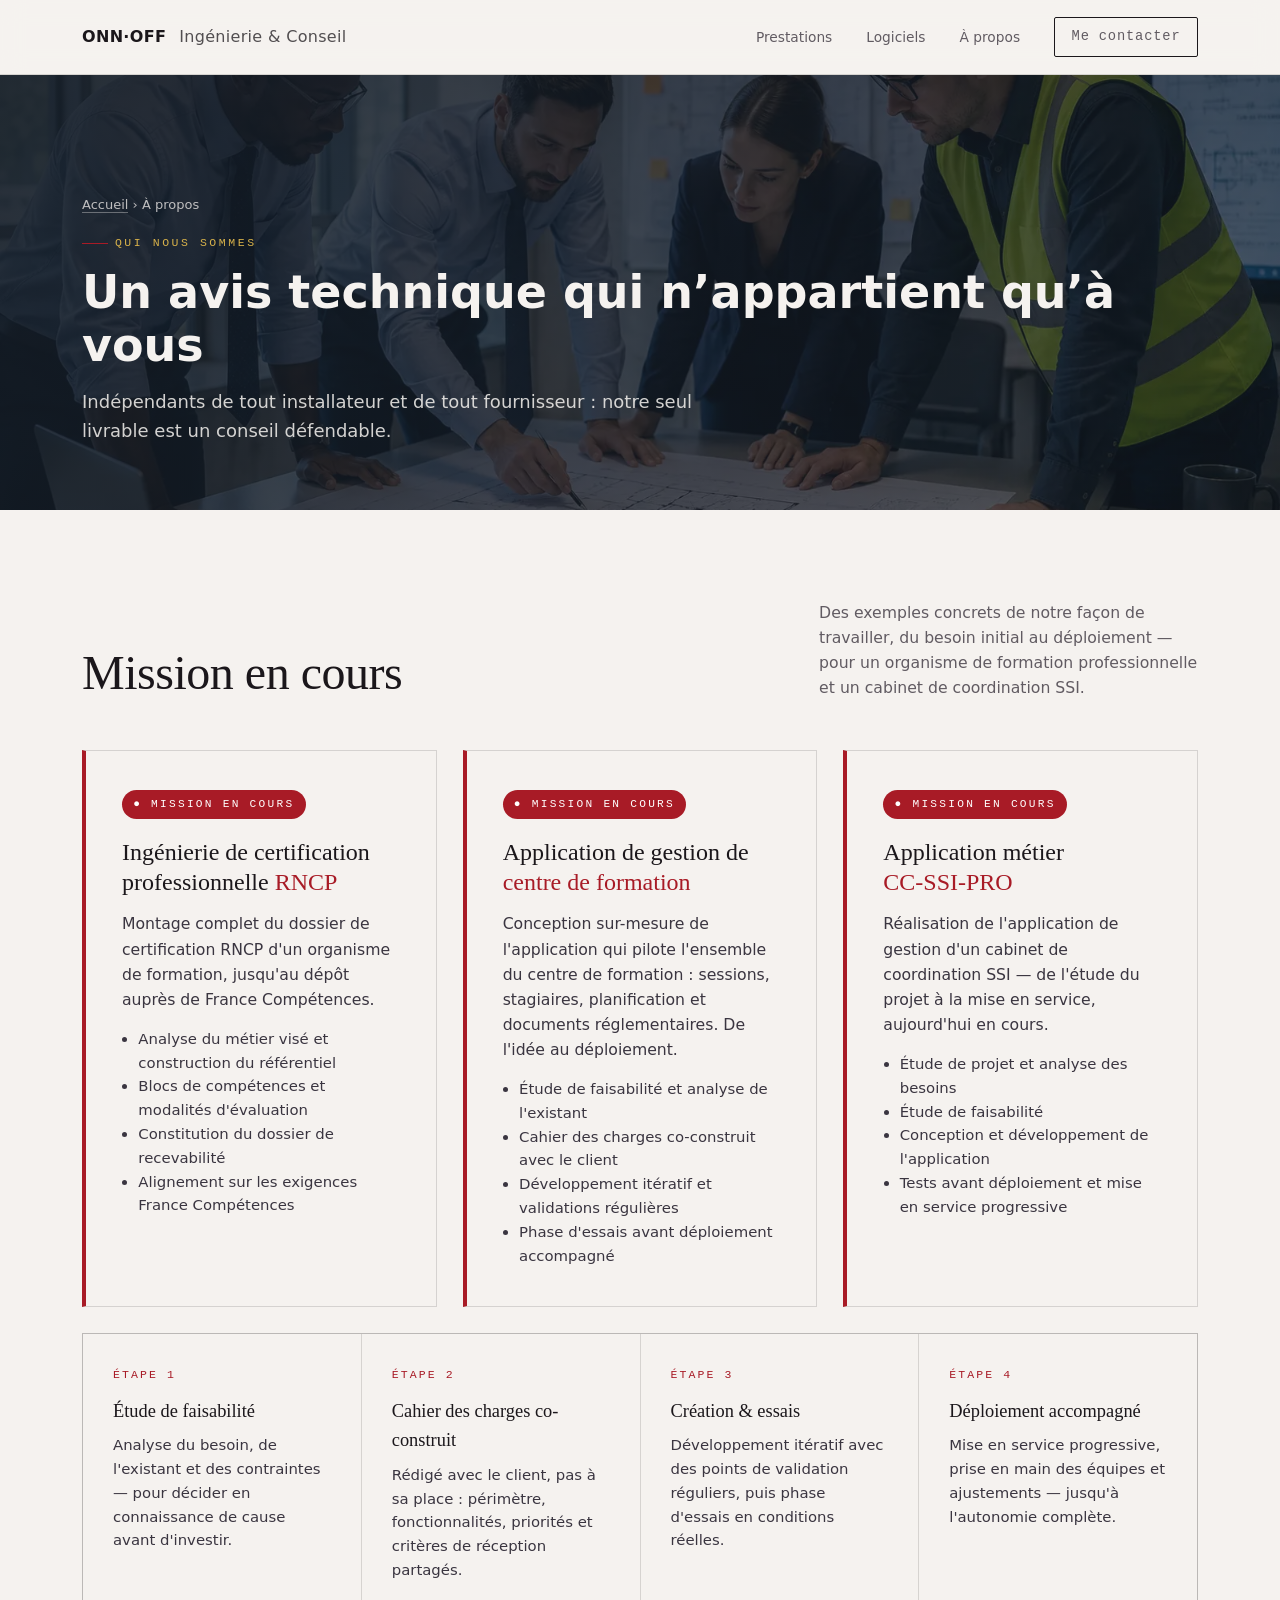
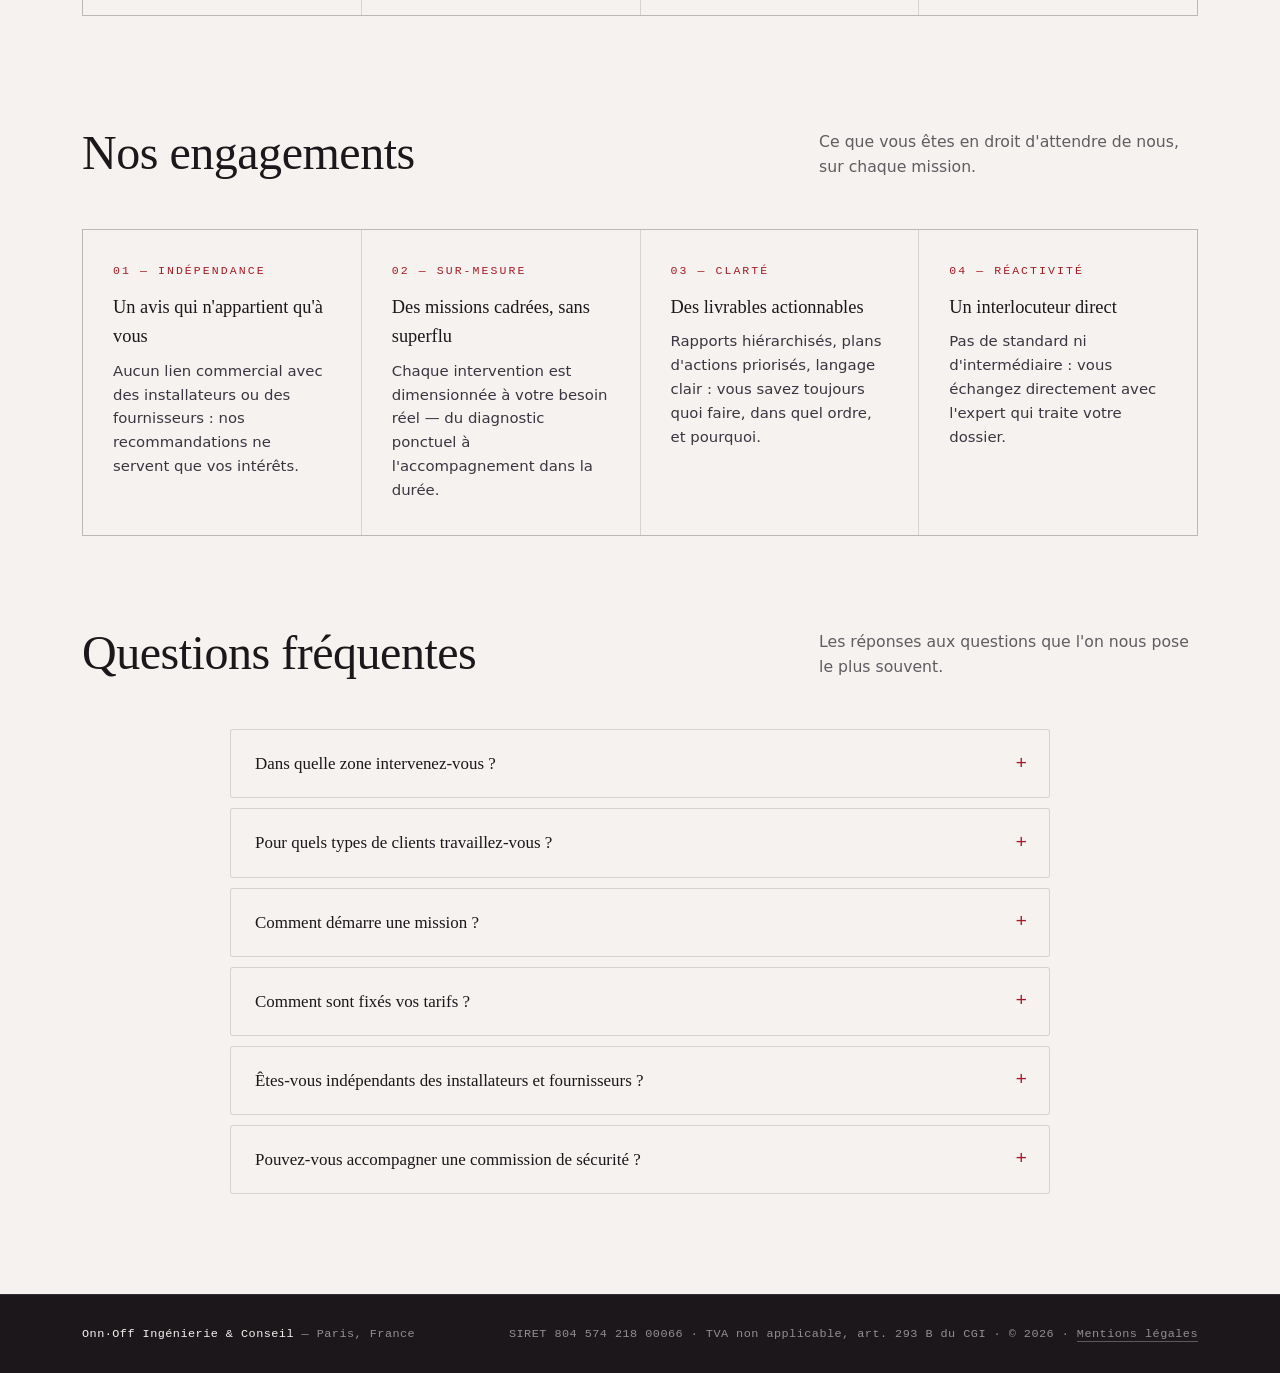
==== a-propos.html @ ef7db72e "Le site n'est plus une une-page : quatre vraies pages, un menu, un sitemap Avant : 174 Ko sur une se" ====
<!DOCTYPE html>
<html lang="fr"><head>
<meta charset="UTF-8">
<meta name="viewport" content="width=device-width, initial-scale=1.0">
<title>À propos — Onn-Off Ingénierie & Conseil</title>
<meta name="description" content="Un bureau d’ingénierie indépendant : la mission en cours, nos engagements, et les réponses aux questions les plus fréquentes.">
<meta name="robots" content="index, follow">
<link rel="canonical" href="https://xn--onn-offingnierie-kqb.fr/a-propos">
<meta property="og:type" content="website">
<meta property="og:title" content="À propos — Onn-Off Ingénierie & Conseil">
<meta property="og:description" content="Un bureau d’ingénierie indépendant : la mission en cours, nos engagements, et les réponses aux questions les plus fréquentes.">
<meta property="og:url" content="https://xn--onn-offingnierie-kqb.fr/a-propos">
<link rel="stylesheet" href="assets/style.css">
<style>
/* entête de page : léger, sans le carrousel de l'accueil */
.page-hero{position:relative;padding:120px 0 64px;background:#1E2A38 url('img/bg-equipe.webp') center/cover no-repeat}
.page-hero::before{content:"";position:absolute;inset:0;background:linear-gradient(120deg,rgba(20,28,38,.92),rgba(20,28,38,.62))}
.page-hero .wrap{position:relative}
.page-hero h1{color:#F5F2EF;font-size:clamp(30px,4.6vw,46px);margin:14px 0 0;line-height:1.15}
.page-hero .lede{color:rgba(245,242,239,.85);max-width:640px;margin:16px 0 0;font-size:18px}
.crumb{position:relative;font-size:13px;color:rgba(245,242,239,.75)}
.crumb a{color:inherit;text-decoration:none;border-bottom:1px solid rgba(245,242,239,.35)}
main > section{scroll-margin-top:80px}
</style>
<script type="application/ld+json">{"@context":"https://schema.org","@type":"BreadcrumbList","itemListElement":[{"@type":"ListItem","position":1,"name":"Accueil","item":"https://xn--onn-offingnierie-kqb.fr/"},{"@type":"ListItem","position":2,"name":"À propos","item":"https://xn--onn-offingnierie-kqb.fr/a-propos"}]}</script>
</head>
<body>
<nav>
  <div class="wrap">
    <a href="/" class="brand" style="font-weight:800;letter-spacing:.02em;text-decoration:none">ONN·OFF <span style="font-weight:400;opacity:.75">Ingénierie &amp; Conseil</span></a>
    <div class="nav-right"><div class="nav-links">
      <a href="/prestations">Prestations</a>
      <a href="/logiciels">Logiciels</a>
      <a href="/a-propos">À propos</a>
      <a href="/#contact" class="nav-cta">Me contacter</a>
    </div><div class="burger" onclick="var n=document.querySelector('.nav-links');n.style.display=(getComputedStyle(n).display==='none'?'flex':'none')"><span></span><span></span><span></span></div></div>
  </div>
</nav>
<header class="page-hero">
  <div class="wrap">
    <div class="crumb"><a href="/">Accueil</a> › À propos</div>
    <p class="eyebrow" style="color:#D8B24A;margin:18px 0 0">Qui nous sommes</p>
    <h1>Un avis technique qui n’appartient qu’à vous</h1>
    <p class="lede">Indépendants de tout installateur et de tout fournisseur : notre seul livrable est un conseil défendable.</p>
  </div>
</header>
<main>
<section class="mission" id="mission" style="padding:90px 0 20px">
  <div class="wrap">
    <div class="sec-head reveal">
      <h2>Mission en cours</h2>
      <p>Des exemples concrets de notre façon de travailler, du besoin initial au déploiement — pour un organisme de formation professionnelle et un cabinet de coordination SSI.</p>
    </div>
    <div style="display:grid;grid-template-columns:repeat(auto-fit,minmax(320px,1fr));gap:26px;margin-top:44px" class="reveal">
      <div style="background:var(--paper);border:1px solid var(--line);border-left:4px solid var(--red);padding:38px 36px">
        <div style="font-family:var(--mono);font-size:.7rem;letter-spacing:.2em;text-transform:uppercase;color:#fff;background:var(--red);display:inline-block;padding:.5em 1em;border-radius:30px;margin-bottom:18px">● Mission en cours</div>
        <h3 style="font-family:var(--serif);font-weight:500;font-size:1.5rem;line-height:1.25;margin-bottom:14px">Ingénierie de certification<br>professionnelle <span style="color:var(--red)">RNCP</span></h3>
        <p style="color:#3a3540;font-size:.98rem;margin-bottom:16px">Montage complet du dossier de certification RNCP d'un organisme de formation, jusqu'au dépôt auprès de France Compétences.</p>
        <ul style="padding-left:1.1em;color:#3a3540;font-size:.93rem;line-height:1.6">
          <li>Analyse du métier visé et construction du référentiel</li>
          <li>Blocs de compétences et modalités d'évaluation</li>
          <li>Constitution du dossier de recevabilité</li>
          <li>Alignement sur les exigences France Compétences</li>
        </ul>
      </div>
      <div style="background:var(--paper);border:1px solid var(--line);border-left:4px solid var(--red);padding:38px 36px">
        <div style="font-family:var(--mono);font-size:.7rem;letter-spacing:.2em;text-transform:uppercase;color:#fff;background:var(--red);display:inline-block;padding:.5em 1em;border-radius:30px;margin-bottom:18px">● Mission en cours</div>
        <h3 style="font-family:var(--serif);font-weight:500;font-size:1.5rem;line-height:1.25;margin-bottom:14px">Application de gestion de<br><span style="color:var(--red)">centre de formation</span></h3>
        <p style="color:#3a3540;font-size:.98rem;margin-bottom:16px">Conception sur-mesure de l'application qui pilote l'ensemble du centre de formation : sessions, stagiaires, planification et documents réglementaires. De l'idée au déploiement.</p>
        <ul style="padding-left:1.1em;color:#3a3540;font-size:.93rem;line-height:1.6">
          <li>Étude de faisabilité et analyse de l'existant</li>
          <li>Cahier des charges co-construit avec le client</li>
          <li>Développement itératif et validations régulières</li>
          <li>Phase d'essais avant déploiement accompagné</li>
        </ul>
      </div>
      <div style="background:var(--paper);border:1px solid var(--line);border-left:4px solid var(--red);padding:38px 36px">
        <div style="font-family:var(--mono);font-size:.7rem;letter-spacing:.2em;text-transform:uppercase;color:#fff;background:var(--red);display:inline-block;padding:.5em 1em;border-radius:30px;margin-bottom:18px">● Mission en cours</div>
        <h3 style="font-family:var(--serif);font-weight:500;font-size:1.5rem;line-height:1.25;margin-bottom:14px">Application métier<br><span style="color:var(--red)">CC-SSI-PRO</span></h3>
        <p style="color:#3a3540;font-size:.98rem;margin-bottom:16px">Réalisation de l'application de gestion d'un cabinet de coordination SSI — de l'étude du projet à la mise en service, aujourd'hui en cours.</p>
        <ul style="padding-left:1.1em;color:#3a3540;font-size:.93rem;line-height:1.6">
          <li>Étude de projet et analyse des besoins</li>
          <li>Étude de faisabilité</li>
          <li>Conception et développement de l'application</li>
          <li>Tests avant déploiement et mise en service progressive</li>
        </ul>
      </div>
    </div>
    <div class="eng-grid reveal" style="margin-top:26px">
      <div class="eng"><div class="k">Étape 1</div><h3>Étude de faisabilité</h3><p>Analyse du besoin, de l'existant et des contraintes — pour décider en connaissance de cause avant d'investir.</p></div>
      <div class="eng"><div class="k">Étape 2</div><h3>Cahier des charges co-construit</h3><p>Rédigé avec le client, pas à sa place : périmètre, fonctionnalités, priorités et critères de réception partagés.</p></div>
      <div class="eng"><div class="k">Étape 3</div><h3>Création &amp; essais</h3><p>Développement itératif avec des points de validation réguliers, puis phase d'essais en conditions réelles.</p></div>
      <div class="eng"><div class="k">Étape 4</div><h3>Déploiement accompagné</h3><p>Mise en service progressive, prise en main des équipes et ajustements — jusqu'à l'autonomie complète.</p></div>
    </div>
  </div>
</section>

<section class="engagements" id="engagements" style="padding:90px 0 30px">
  <div class="wrap">
    <div class="sec-head reveal">
      <h2>Nos engagements</h2>
      <p>Ce que vous êtes en droit d'attendre de nous, sur chaque mission.</p>
    </div>
    <div class="eng-grid reveal">
      <div class="eng"><div class="k">01 — Indépendance</div><h3>Un avis qui n'appartient qu'à vous</h3><p>Aucun lien commercial avec des installateurs ou des fournisseurs : nos recommandations ne servent que vos intérêts.</p></div>
      <div class="eng"><div class="k">02 — Sur-mesure</div><h3>Des missions cadrées, sans superflu</h3><p>Chaque intervention est dimensionnée à votre besoin réel — du diagnostic ponctuel à l'accompagnement dans la durée.</p></div>
      <div class="eng"><div class="k">03 — Clarté</div><h3>Des livrables actionnables</h3><p>Rapports hiérarchisés, plans d'actions priorisés, langage clair : vous savez toujours quoi faire, dans quel ordre, et pourquoi.</p></div>
      <div class="eng"><div class="k">04 — Réactivité</div><h3>Un interlocuteur direct</h3><p>Pas de standard ni d'intermédiaire : vous échangez directement avec l'expert qui traite votre dossier.</p></div>
    </div>
  </div>
</section>

<section class="faq-section" id="faq" style="padding:60px 0 90px">
  <div class="wrap">
    <div class="sec-head reveal">
      <h2>Questions fréquentes</h2>
      <p>Les réponses aux questions que l'on nous pose le plus souvent.</p>
    </div>
    <div class="faq reveal">
      <details><summary>Dans quelle zone intervenez-vous&nbsp;?</summary><div class="a">Nous sommes basés à Paris et intervenons partout en France. Pour les missions d'audit, d'expertise ou d'accompagnement documentaire, nous intervenons également à distance sur toute la France.</div></details>
      <details><summary>Pour quels types de clients travaillez-vous&nbsp;?</summary><div class="a">Exploitants d'ERP et d'IGH, collectivités, entreprises industrielles et tertiaires, maîtres d'ouvrage publics ou privés — de l'établissement indépendant au site multi-bâtiments.</div></details>
      <details><summary>Comment démarre une mission&nbsp;?</summary><div class="a">Un premier échange gratuit et sans engagement pour comprendre votre besoin. Nous vous adressons ensuite une proposition écrite : périmètre, livrables, délais et budget. La mission ne démarre qu'une fois ce cadre validé ensemble.</div></details>
      <details><summary>Comment sont fixés vos tarifs&nbsp;?</summary><div class="a">Chaque mission fait l'objet d'un devis sur-mesure, au forfait ou à la journée selon la nature du besoin. Vous connaissez le budget exact avant de vous engager — sans surprise en cours de mission.</div></details>
      <details><summary>Êtes-vous indépendants des installateurs et fournisseurs&nbsp;?</summary><div class="a">Oui, totalement. Nous ne vendons ni matériel ni installation : notre seule valeur ajoutée est le conseil. Nos préconisations sont donc guidées uniquement par votre intérêt, la réglementation et l'état de l'art.</div></details>
      <details><summary>Pouvez-vous accompagner une commission de sécurité&nbsp;?</summary><div class="a">Oui : préparation du dossier, mise à jour du registre de sécurité, visite préparatoire « à blanc », assistance le jour de la commission et accompagnement jusqu'à la levée des éventuelles prescriptions.</div></details>
    </div>
  </div>
</section>
</main>
<footer>
  <div class="wrap">
    <div><b>Onn·Off Ingénierie &amp; Conseil</b> — Paris, France</div>
    <div>SIRET 804 574 218 00066 · TVA non applicable, art. 293 B du CGI · © 2026 · <a href="/mentions-legales" style="border-bottom:1px solid rgba(245,242,239,.3)">Mentions légales</a></div>
  </div>
</footer>
<script>
// Apparition douce des blocs. Chaque accès est gardé : sur une page qui n'a
// pas de .reveal, rien ne casse (leçon du 28/08 sur site-onn).
(function(){
  var els = document.querySelectorAll('.reveal');
  if (!els.length) return;
  if (!('IntersectionObserver' in window)) { els.forEach(function(e){ e.classList.add('in'); }); return; }
  var obs = new IntersectionObserver(function(entries){
    entries.forEach(function(e){ if (e.isIntersecting) { e.target.classList.add('in'); obs.unobserve(e.target); } });
  }, {threshold: .12});
  els.forEach(function(e){ obs.observe(e); });
  // Filet : si l'observateur ne s'est pas prononce (environnement atypique),
  // le contenu s'affiche quand meme — un bloc invisible est pire qu'un bloc
  // sans animation.
  setTimeout(function(){ els.forEach(function(e){ e.classList.add('in'); }); }, 1200);
})();
</script>

</body></html>
---- assets/style.css ----
:root{
  --ink:#1B171B;
  --ink-soft:#272027;
  --paper:#F5F2EF;
  --paper-2:#EAE4DE;
  --red:#A81B26;
  --red-bright:#D62534;
  --silver:#9AA0A8;
  --silver-light:#CFD3D8;
  --line:rgba(27,23,27,.14);
  --muted:#615b62;
  --serif:"Spectral",Georgia,serif;
  --sans:"IBM Plex Sans",system-ui,sans-serif;
  --mono:"IBM Plex Mono",monospace;
}
*{margin:0;padding:0;box-sizing:border-box}
html{scroll-behavior:smooth}
body{font-family:var(--sans);background:var(--paper);color:var(--ink);line-height:1.6;-webkit-font-smoothing:antialiased;overflow-x:hidden}
.wrap{max-width:1180px;margin:0 auto;padding:0 32px}
a{color:inherit;text-decoration:none}

.eyebrow{font-family:var(--mono);font-size:.72rem;letter-spacing:.22em;text-transform:uppercase;color:var(--red);display:inline-flex;align-items:center;gap:.6em}
.eyebrow::before{content:"";width:26px;height:1px;background:var(--red)}

/* ===== NAV ===== */
nav{position:sticky;top:0;z-index:50;background:rgba(245,242,239,.85);backdrop-filter:blur(12px);border-bottom:1px solid var(--line)}
nav .wrap{display:flex;align-items:center;justify-content:space-between;height:74px}
.brand{display:flex;align-items:center;gap:13px}
.brand img{width:56px;height:56px;border-radius:50%;object-fit:cover;box-shadow:0 1px 8px rgba(168,27,38,.3)}
.brand .txt{display:flex;flex-direction:column;line-height:1.05}
.brand .txt b{font-family:var(--mono);font-weight:500;font-size:1rem;letter-spacing:.02em}
.brand .txt span{font-size:.6rem;letter-spacing:.18em;color:var(--muted);text-transform:uppercase}
.nav-right{display:flex;align-items:center;gap:26px}
.corner-logo{display:flex;align-items:center}
.corner-logo img{width:44px;height:44px;border-radius:50%;object-fit:cover;box-shadow:0 1px 6px rgba(168,27,38,.25);transition:transform .25s}
.corner-logo:hover img{transform:scale(1.06)}
.nav-links{display:flex;gap:34px;align-items:center}
.nav-links a{font-size:.86rem;color:var(--muted);transition:color .2s}
.nav-links a:hover{color:var(--ink)}
.nav-cta{font-family:var(--mono);font-size:.78rem;letter-spacing:.06em;border:1px solid var(--ink);padding:.6em 1.2em;border-radius:2px;transition:all .25s}
.nav-cta:hover{background:var(--red);border-color:var(--red);color:#fff}
.burger{display:none;flex-direction:column;gap:5px;cursor:pointer}
.burger span{width:24px;height:2px;background:var(--ink)}

/* ===== HERO ===== */
.hero{position:relative;background:var(--ink);color:var(--paper);overflow:hidden}
.hero::before{content:"";position:absolute;inset:0;
  background-image:linear-gradient(rgba(255,255,255,.04) 1px,transparent 1px),linear-gradient(90deg,rgba(255,255,255,.04) 1px,transparent 1px);
  background-size:46px 46px;mask-image:radial-gradient(ellipse 150% 130% at 50% 32%,#000 60%,transparent 100%)}
.hero::after{content:"";position:absolute;top:-15%;right:-8%;width:560px;height:560px;border-radius:50%;background:radial-gradient(circle,rgba(214,37,52,.20),transparent 64%);filter:blur(8px)}
.hero-glow2{position:absolute;bottom:-25%;left:-10%;width:520px;height:520px;border-radius:50%;background:radial-gradient(circle,rgba(214,37,52,.12),transparent 66%);filter:blur(10px);z-index:1}
.hero-bg-logo{position:absolute;top:50%;right:-4%;transform:translateY(-50%);z-index:1;pointer-events:none}
.hero-bg-logo img{width:min(48vw,600px);aspect-ratio:1;border-radius:50%;object-fit:cover;filter:blur(5px);opacity:.20;mask-image:radial-gradient(circle,#000 52%,transparent 76%);-webkit-mask-image:radial-gradient(circle,#000 52%,transparent 76%)}
.hero .wrap{position:relative;z-index:2;display:block;padding:104px 32px 110px}
.hero .eyebrow{color:#ef6b76}
.hero .eyebrow::before{background:#ef6b76}
.hero h1{font-family:var(--serif);font-weight:500;font-size:clamp(2.6rem,5.4vw,4.6rem);line-height:1.1;letter-spacing:-.015em;margin:24px 0 0;max-width:20ch;padding-bottom:.05em}
.hero h1 em{font-style:italic;color:var(--paper)}
.hero p.lead{font-size:1.1rem;color:rgba(245,242,239,.74);max-width:60ch;margin-top:28px;font-weight:300}
.hero-actions{display:flex;gap:16px;margin-top:40px;flex-wrap:wrap}
.hero-medallion{display:flex;justify-content:center}
.hero-medallion img{width:min(28vw,240px);aspect-ratio:1;border-radius:50%;object-fit:cover;
  box-shadow:0 0 0 1px rgba(207,211,216,.25),0 30px 70px rgba(0,0,0,.5),0 0 60px rgba(214,37,52,.25);animation:floaty 6s ease-in-out infinite}
@keyframes floaty{0%,100%{transform:translateY(0)}50%{transform:translateY(-12px)}}
.btn{font-family:var(--mono);font-size:.82rem;letter-spacing:.05em;padding:.95em 1.7em;border-radius:2px;transition:all .25s;display:inline-flex;align-items:center;gap:.6em;cursor:pointer}
.btn-primary{background:var(--red-bright);color:#fff;font-weight:500}
.btn-primary:hover{background:#fff;color:var(--ink);transform:translateY(-2px)}
.btn-ghost{border:1px solid rgba(245,242,239,.3);color:var(--paper)}
.btn-ghost:hover{border-color:#ef6b76;color:#ef6b76}
.hero-meta{position:relative;z-index:2;border-top:1px solid rgba(255,255,255,.12)}
.hero-meta .wrap{display:flex;flex-wrap:wrap;gap:50px;padding:24px 32px}
.hero-meta div{font-family:var(--mono);font-size:.78rem;color:rgba(245,242,239,.6);letter-spacing:.04em}
.hero-meta b{display:block;font-family:var(--sans);font-size:1rem;color:var(--paper);font-weight:500;letter-spacing:0;margin-top:3px}

.reveal{opacity:0;transform:translateY(24px);transition:opacity .7s ease,transform .7s ease}
.reveal.in{opacity:1;transform:none}

/* ===== INTRO ===== */
.intro{padding:110px 0 30px}
/* ===== CARROUSEL PLEIN SITE (photos en fond, fondu + zoom lent, voile clair) ===== */
html{background:var(--paper)}
body{background:transparent}
.site-bg{position:fixed;inset:0;z-index:-2;overflow:hidden;pointer-events:none}
.site-bg__slide{position:absolute;inset:0;background-size:cover;background-position:center;
  opacity:0;transition:opacity 2.2s ease-in-out;
  transform:scale(1.0);animation:bgZoom 30s ease-in-out infinite alternate}
.site-bg__slide.is-active{opacity:1}
@keyframes bgZoom{from{transform:scale(1.0)}to{transform:scale(1.045)}}
.site-veil{position:fixed;inset:0;z-index:-1;pointer-events:none;
  background:linear-gradient(180deg,rgba(245,242,239,.88),rgba(245,242,239,.78) 45%,rgba(245,242,239,.88))}
@media(prefers-reduced-motion:reduce){.site-bg__slide{animation:none;transform:none}}
/* la zone contact garde son fond photo dédié (validé) */
.contact.bgp-risques{background-image:linear-gradient(rgba(27,23,27,.84),rgba(27,23,27,.84)),url('img/bg-risques.webp');background-size:cover;background-position:center}
/* ===== engagements ===== */
.eng-grid{display:grid;grid-template-columns:repeat(auto-fit,minmax(230px,1fr));gap:1px;background:var(--line);border:1px solid var(--line);margin-top:46px}
.eng{background:var(--paper);padding:32px 30px}
.eng .k{font-family:var(--mono);font-size:.72rem;letter-spacing:.18em;text-transform:uppercase;color:var(--red);margin-bottom:12px}
.eng h3{font-family:var(--serif);font-weight:500;font-size:1.15rem;margin-bottom:8px}
.eng p{color:#3a3540;font-size:.93rem}
/* ===== FAQ ===== */
.faq{max-width:820px;margin:46px auto 0}
.faq details{background:var(--paper);border:1px solid var(--line);border-radius:3px;margin-bottom:10px;overflow:hidden}
.faq summary{cursor:pointer;list-style:none;padding:20px 24px;font-family:var(--serif);font-size:1.06rem;position:relative;padding-right:52px}
.faq summary::-webkit-details-marker{display:none}
.faq summary::after{content:"+";position:absolute;right:22px;top:50%;transform:translateY(-50%);font-family:var(--mono);color:var(--red);font-size:1.2rem;transition:transform .3s}
.faq details[open] summary::after{transform:translateY(-50%) rotate(45deg)}
.faq .a{padding:0 24px 20px;color:#3a3540;font-size:.95rem;line-height:1.6}
/* ===== CTA flottant ===== */
.cta-float{position:fixed;right:22px;bottom:22px;z-index:60;background:var(--red);color:#fff;font-family:var(--mono);font-size:.8rem;letter-spacing:.05em;padding:.95em 1.5em;border-radius:40px;box-shadow:0 6px 24px rgba(168,27,38,.35);transition:transform .25s,background .25s}
.cta-float:hover{background:var(--red-bright);transform:translateY(-2px)}
@media(max-width:640px){.cta-float{right:14px;bottom:14px;font-size:.72rem}}
/* ===== tuiles prestations cliquables (accordéon) ===== */
.svc.clickable{cursor:pointer}
.svc .plus{position:absolute;top:30px;right:28px;font-family:var(--mono);font-size:1.25rem;color:var(--red);transition:transform .3s ease;line-height:1}
.svc.open .plus{transform:rotate(45deg)}
.svc .svc-more{max-height:0;overflow:hidden;transition:max-height .5s ease}
.svc.open .svc-more{max-height:480px}
.svc-more ul{margin:16px 0 0;padding-left:1.15em;color:#3a3540;font-size:.94rem;line-height:1.55}
.svc-more li{margin-bottom:.45em}
.svc-more li::marker{color:var(--red)}
.svc-more .svc-cta{display:inline-block;margin-top:14px;font-family:var(--mono);font-size:.8rem;letter-spacing:.05em;color:var(--red);border-bottom:1px solid var(--red)}
.intro-grid{display:grid;grid-template-columns:1fr 1.4fr;gap:70px;align-items:start}
.intro h2{font-family:var(--serif);font-weight:400;font-size:clamp(1.8rem,3.4vw,2.7rem);line-height:1.26;letter-spacing:-.01em;padding-bottom:.06em}
.intro .body p{color:#3a3540;font-size:1.06rem;margin-bottom:18px}
.intro .body p:first-child{font-size:1.18rem;color:var(--ink)}

/* ===== SERVICES ===== */
.services{padding:90px 0 30px}
.sec-head{display:flex;justify-content:space-between;align-items:flex-end;gap:30px;margin-bottom:50px;flex-wrap:wrap}
.sec-head h2{font-family:var(--serif);font-weight:400;font-size:clamp(2rem,4vw,3rem);letter-spacing:-.01em;line-height:1.12}
.sec-head p{color:var(--muted);max-width:38ch;font-size:.98rem}
.svc-grid{display:grid;grid-template-columns:repeat(2,1fr);border-top:1px solid var(--line);border-left:1px solid var(--line)}
.svc{position:relative;padding:38px 36px 40px;border-bottom:1px solid var(--line);border-right:1px solid var(--line);background:var(--paper);transition:background .3s}
.svc .num{font-family:var(--mono);font-size:.78rem;color:var(--red);letter-spacing:.1em}
.svc h3{font-family:var(--serif);font-weight:500;font-size:1.42rem;margin:14px 0 10px;letter-spacing:-.01em}
.svc p{color:#4a4550;font-size:.96rem}
.svc::after{content:"";position:absolute;left:0;top:0;height:2px;width:0;background:var(--red-bright);transition:width .35s ease}
.svc:hover{background:#fff}
.svc:hover::after{width:100%}
.svc.feature{background:var(--ink);color:var(--paper)}
.svc.feature .num{color:#ef6b76}
.svc.feature p{color:rgba(245,242,239,.72)}
.svc.feature .tag{display:inline-block;font-family:var(--mono);font-size:.66rem;letter-spacing:.16em;text-transform:uppercase;color:#fff;background:var(--red-bright);padding:.25em .7em;border-radius:2px;margin-top:16px}

/* ===== FOCUS ===== */
.focus{margin:120px 0;background:var(--ink-soft);color:var(--paper);position:relative;overflow:hidden}
.focus::before{content:"";position:absolute;inset:0;background-image:linear-gradient(rgba(255,255,255,.035) 1px,transparent 1px),linear-gradient(90deg,rgba(255,255,255,.035) 1px,transparent 1px);background-size:40px 40px;mask-image:radial-gradient(ellipse 70% 100% at 18% 50%,#000,transparent)}
.focus .wrap{position:relative;display:grid;grid-template-columns:1.1fr 1fr;gap:60px;align-items:center;padding:80px 32px}
.focus h2{font-family:var(--serif);font-weight:400;font-size:clamp(1.9rem,3.6vw,2.8rem);line-height:1.12;margin:18px 0 22px}
.focus h2 em{font-style:italic;color:var(--red-bright)}
.focus p{color:rgba(245,242,239,.78);font-size:1.05rem;font-weight:300;max-width:48ch}
.focus ul{list-style:none;display:grid;gap:14px}
.focus li{font-family:var(--mono);font-size:.86rem;letter-spacing:.02em;padding:16px 20px;border:1px solid rgba(255,255,255,.14);border-radius:3px;display:flex;gap:14px;align-items:center;color:rgba(245,242,239,.9);transition:border-color .25s,transform .25s}
.focus li:hover{border-color:var(--red-bright);transform:translateX(6px)}
.focus li b{color:#ef6b76;font-family:var(--mono)}

/* ===== PROCESS ===== */
.process{padding:96px 0 90px}
.sectors{padding:96px 0 10px}
.tag-cloud{display:flex;flex-wrap:wrap;gap:12px;margin-top:8px}
.tag-cloud span{font-family:var(--mono);font-size:.8rem;letter-spacing:.01em;padding:.7em 1.15em;border:1px solid var(--line);border-radius:40px;color:#3a3540;background:var(--paper);transition:border-color .25s,color .25s,transform .25s;cursor:default}
.tag-cloud span:hover{border-color:var(--red);color:var(--red);transform:translateY(-2px)}
.proc-grid{display:grid;grid-template-columns:repeat(4,1fr);gap:0;border-top:1px solid var(--line);margin-top:46px}
.step{padding:30px 26px 36px;border-right:1px solid var(--line)}
.step:last-child{border-right:none}
.step .n{font-family:var(--mono);font-size:.78rem;color:var(--red)}
.step h4{font-family:var(--serif);font-weight:500;font-size:1.18rem;margin:12px 0 8px}
.step p{color:var(--muted);font-size:.9rem}

/* ===== CONTACT ===== */
.contact{background:var(--ink);color:var(--paper);position:relative;overflow:hidden}
.contact::after{content:"";position:absolute;bottom:-30%;left:-5%;width:480px;height:480px;border-radius:50%;background:radial-gradient(circle,rgba(214,37,52,.18),transparent 64%)}
.contact .wrap{position:relative;z-index:2;padding:100px 32px}
.contact h2{font-family:var(--serif);font-weight:400;font-size:clamp(2.2rem,4.5vw,3.4rem);letter-spacing:-.01em;line-height:1.12;max-width:18ch;padding-bottom:.06em}
.contact h2 em{font-style:italic;color:var(--red-bright)}
.contact-grid{display:grid;grid-template-columns:1.3fr 1fr;gap:60px;margin-top:50px;align-items:start}
.coord{display:block}
.coord p{margin:0;line-height:1.65;font-size:1rem;color:rgba(245,242,239,.85)}
.coord a{color:rgba(245,242,239,.92);border-bottom:1px solid #ef6b76}
.coord .stamp-name{font-family:var(--serif);font-weight:600;font-size:1.3rem;color:var(--paper);margin-bottom:6px;line-height:1.3}
.coord .stamp-siren{font-style:italic;color:rgba(245,242,239,.6);font-size:.92rem;margin-top:8px}
.contact .cta-box{border:1px solid rgba(255,255,255,.16);border-radius:4px;padding:34px}
.contact .cta-box p{color:rgba(245,242,239,.72);font-size:.96rem;margin-bottom:22px;font-weight:300}
.contact-form{display:grid;gap:12px}
.contact-form input,.contact-form textarea{width:100%;background:rgba(255,255,255,.06);border:1px solid rgba(255,255,255,.18);border-radius:3px;padding:.8em 1em;color:var(--paper);font-family:var(--sans);font-size:.95rem;transition:border-color .2s}
.contact-form input::placeholder,.contact-form textarea::placeholder{color:rgba(245,242,239,.45)}
.contact-form input:focus,.contact-form textarea:focus{outline:none;border-color:var(--red-bright)}
.contact-form textarea{resize:vertical}
.contact-form button{margin-top:6px;border:none;font-family:var(--mono)}

footer{background:var(--ink);color:rgba(245,242,239,.55);border-top:1px solid rgba(255,255,255,.1)}
footer .wrap{display:flex;justify-content:space-between;align-items:center;padding:30px 32px;flex-wrap:wrap;gap:16px;font-family:var(--mono);font-size:.74rem;letter-spacing:.04em}
footer b{color:var(--paper);font-weight:500}

/* --- Formules ONNOFF Expert --- */
.inclus-bandeau{border:1px solid var(--line);border-left:3px solid var(--red);border-radius:6px;background:var(--paper-2);padding:28px 32px;margin-bottom:34px}
.inclus-bandeau h3{font-family:var(--serif);font-weight:500;font-size:1.25rem;margin:0 0 16px}
.inclus-bandeau ul{list-style:none;padding:0;margin:0;display:grid;grid-template-columns:repeat(auto-fit,minmax(300px,1fr));gap:11px 30px}
.inclus-bandeau li{position:relative;padding-left:20px;font-size:.92rem;color:var(--ink-soft);line-height:1.5}
.inclus-bandeau li::before{content:"¹3";position:absolute;left:0;color:var(--red);font-weight:700}
.periode-switch{display:inline-flex;border:1px solid var(--line);border-radius:3px;overflow:hidden;margin-bottom:34px;background:var(--paper-2)}
.periode-btn{font-family:var(--mono);font-size:.76rem;letter-spacing:.06em;text-transform:uppercase;padding:.75em 1.5em;background:none;border:none;color:var(--muted);cursor:pointer;transition:all .2s}
.periode-btn.is-on{background:var(--ink);color:var(--paper)}
.periode-btn.is-on span{color:#ef6b76!important}
.formule-grid{display:grid;grid-template-columns:repeat(auto-fit,minmax(250px,1fr));gap:20px;align-items:stretch}
.formule{position:relative;display:flex;flex-direction:column;border:1px solid var(--line);border-radius:6px;padding:32px 28px;background:var(--paper-2)}
.formule.is-mise-en-avant{border-color:var(--red);box-shadow:0 12px 40px rgba(0,0,0,.07)}
.formule-badge{position:absolute;top:-11px;left:28px;font-family:var(--mono);font-size:.66rem;letter-spacing:.14em;text-transform:uppercase;background:var(--red);color:#fff;padding:.4em .9em;border-radius:2px}
.formule h3{font-family:var(--serif);font-weight:500;font-size:1.4rem;margin:0}
.formule-cible{color:var(--muted);font-size:.86rem;margin:4px 0 20px;min-height:2.4em}
.formule-prix{font-family:var(--serif);font-size:2.2rem;line-height:1}
.formule-prix span{font-family:var(--sans,inherit);font-size:.9rem;color:var(--muted)}
.formule-postes{font-family:var(--mono);font-size:.74rem;letter-spacing:.04em;color:var(--red);margin:10px 0 22px}
.formule ul{list-style:none;padding:0;margin:0 0 26px;display:flex;flex-direction:column;gap:9px;flex:1}
.formule li{position:relative;padding-left:20px;font-size:.9rem;color:var(--ink-soft);line-height:1.45}
.formule li::before{content:"—";position:absolute;left:0;color:var(--red)}
.formule-cta{justify-content:center;width:100%;cursor:pointer;font:inherit}
.formule-cta[disabled]{opacity:.55;cursor:progress}
.formule-note{margin-top:30px;font-size:.88rem;color:var(--muted);max-width:70ch}
.formule-note a{color:var(--red);border-bottom:1px solid var(--red)}
.formule-erreur{margin-top:14px;font-size:.9rem;color:var(--red)}

@media(max-width:860px){
  .nav-links{display:none}
  .burger{display:flex}
  .hero .wrap{grid-template-columns:1fr;gap:40px;padding:70px 28px 80px}
  .hero-medallion{order:-1}
  .hero-medallion img{width:min(42vw,170px)}
  .intro-grid,.focus .wrap,.contact-grid{grid-template-columns:1fr;gap:36px}
  .svc-grid{grid-template-columns:1fr}
  .proc-grid{grid-template-columns:1fr 1fr}
  .step:nth-child(2){border-right:none}
  .step{border-bottom:1px solid var(--line)}
}
@media(max-width:520px){
  .proc-grid{grid-template-columns:1fr}
  .step{border-right:none}
}
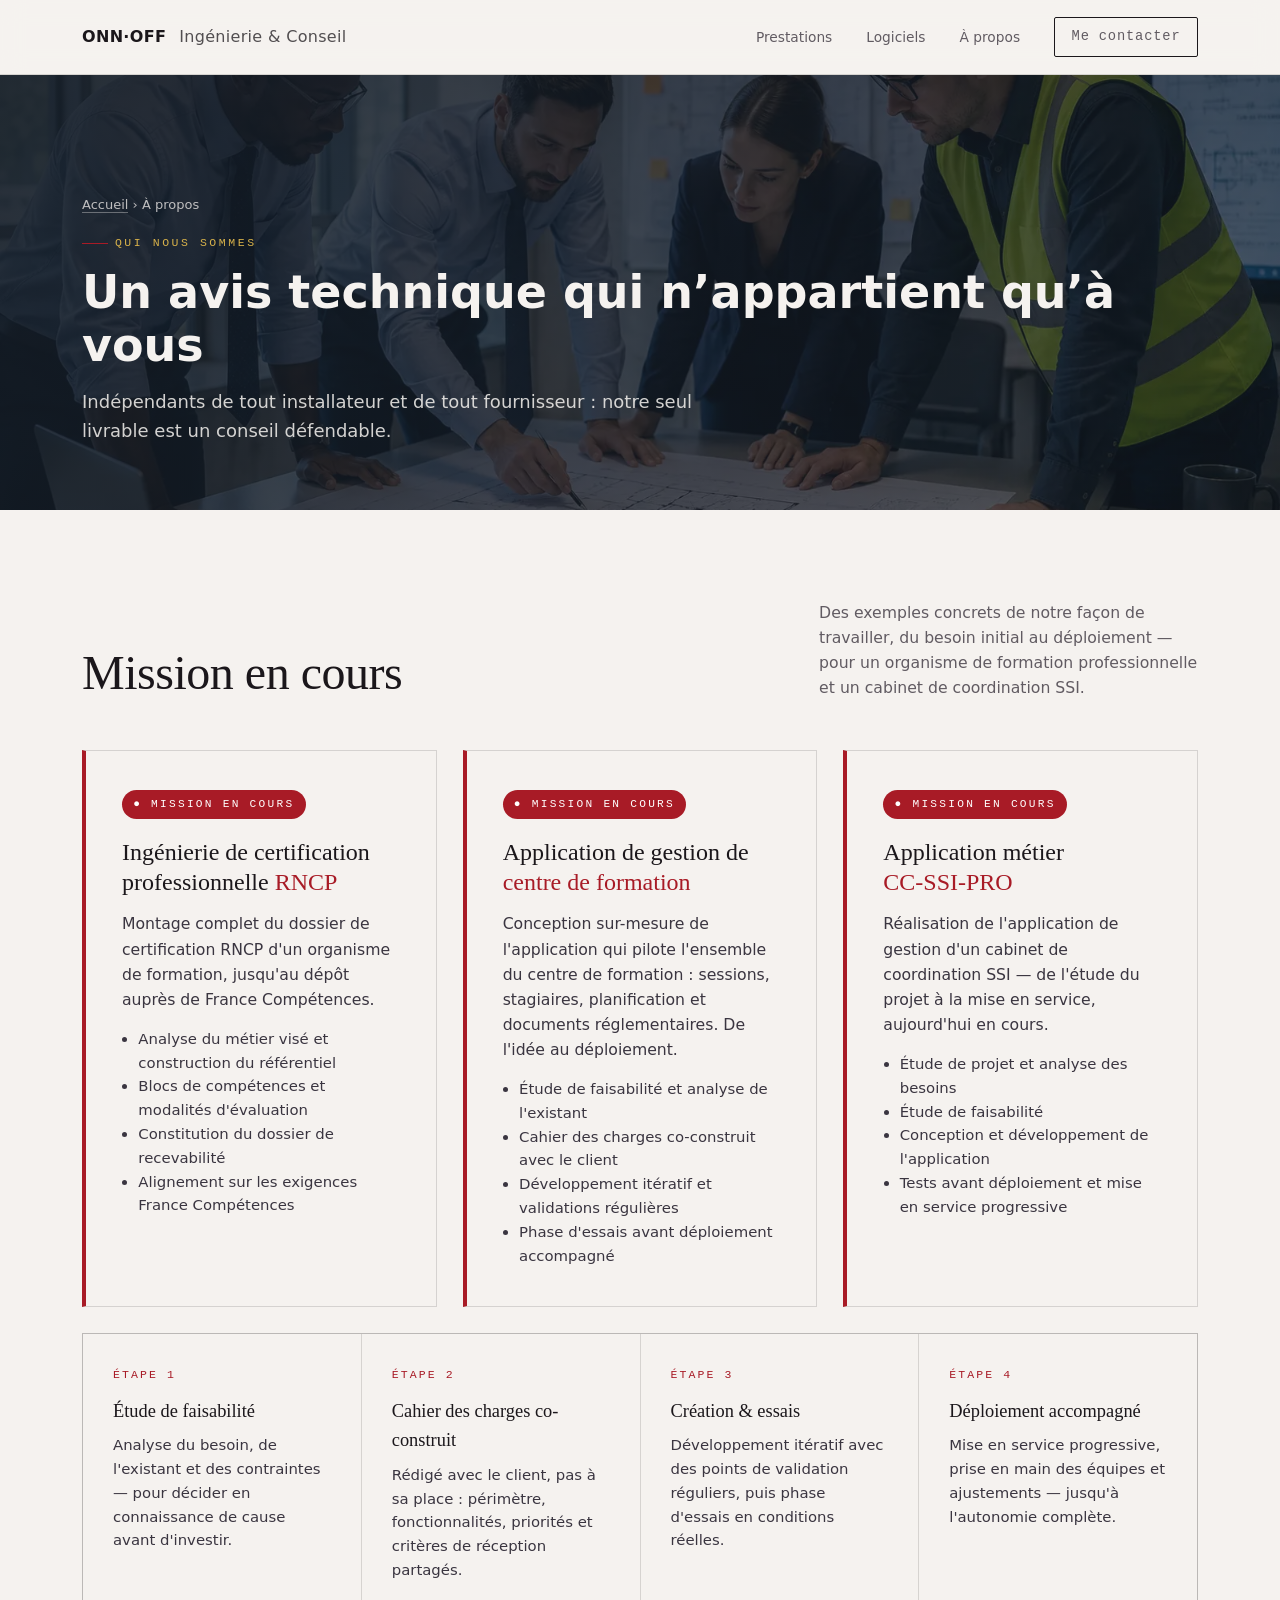
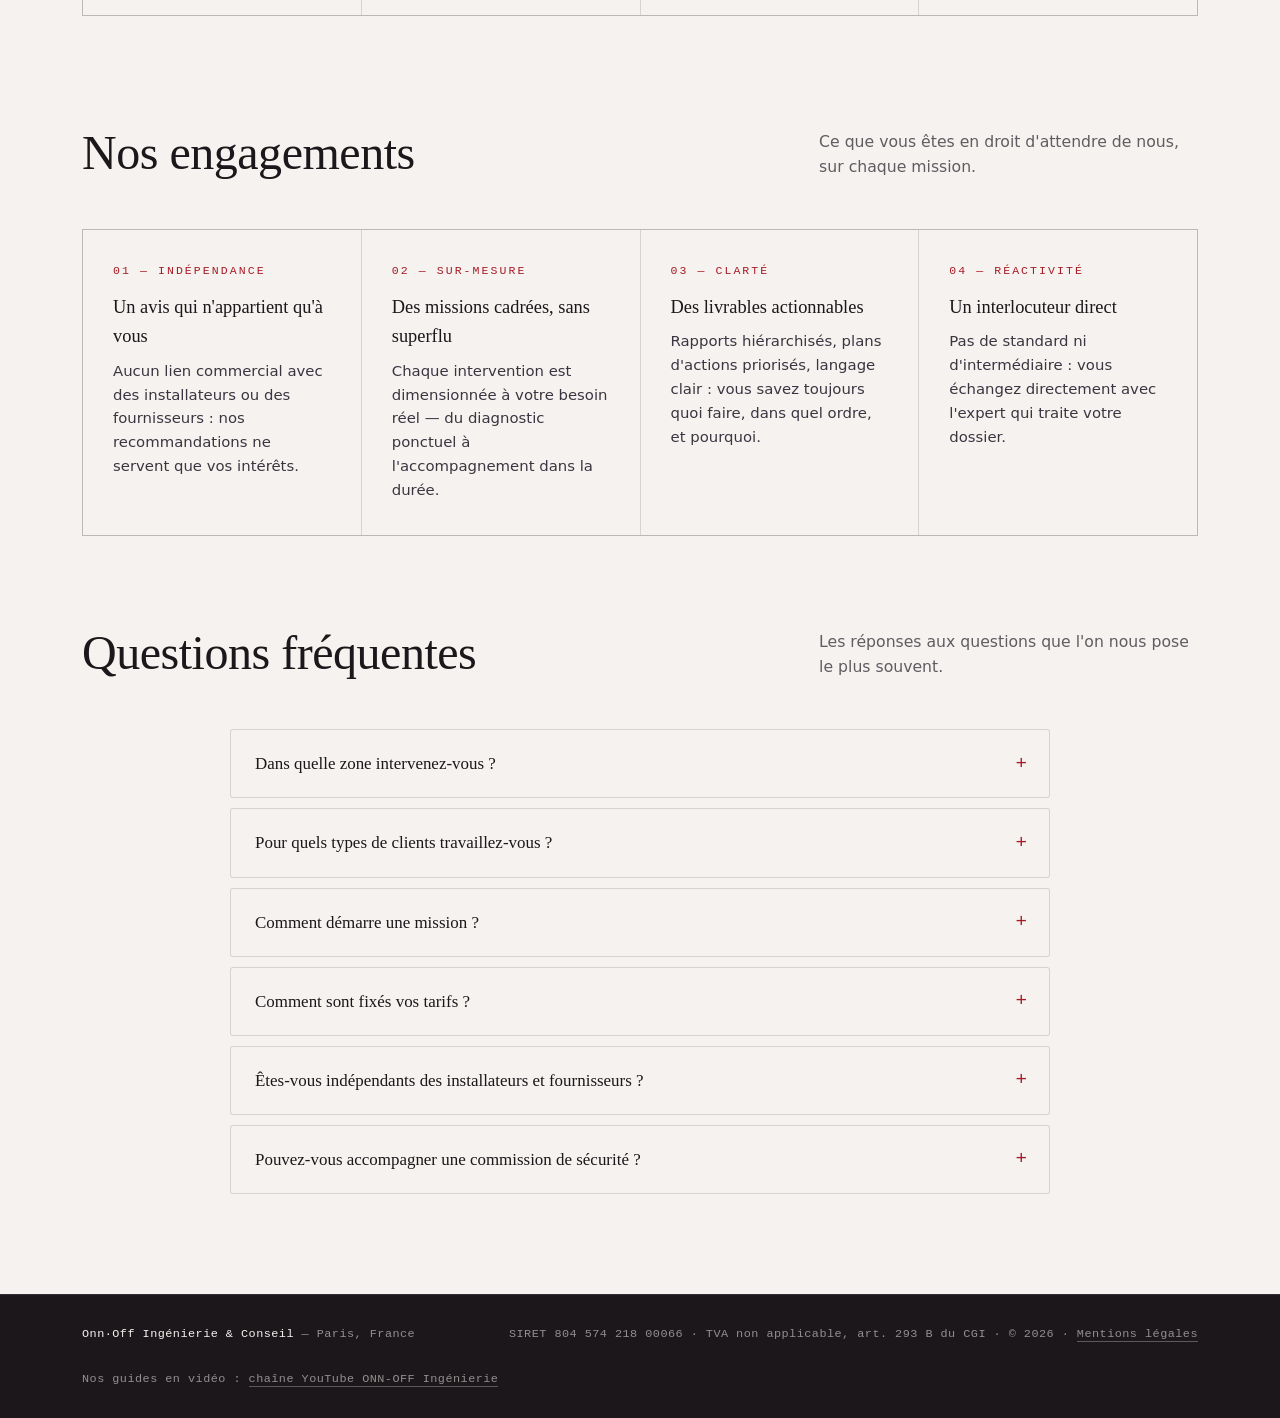
==== commit ab718435: "Aligne le depot sur la version reellement en ligne du 09/09 (SEO, section avis, mesure des visites, " ====
--- a/a-propos.html
+++ b/a-propos.html
@@ -131,6 +131,7 @@
   <div class="wrap">
     <div><b>Onn·Off Ingénierie &amp; Conseil</b> — Paris, France</div>
     <div>SIRET 804 574 218 00066 · TVA non applicable, art. 293 B du CGI · © 2026 · <a href="/mentions-legales" style="border-bottom:1px solid rgba(245,242,239,.3)">Mentions légales</a></div>
+  <div style="margin-top:10px">Nos guides en vidéo : <a href="https://www.youtube.com/@onn-off-ingenierie" target="_blank" rel="noopener" style="border-bottom:1px solid rgba(245,242,239,.3)">chaîne YouTube ONN-OFF Ingénierie</a></div>
   </div>
 </footer>
 <script>
@@ -151,4 +152,5 @@
 })();
 </script>
 
+<script defer src="/assets/mesure.js"></script>
 </body></html>
--- a/assets/style.css
+++ b/assets/style.css
@@ -91,7 +91,7 @@
   background:linear-gradient(180deg,rgba(245,242,239,.88),rgba(245,242,239,.78) 45%,rgba(245,242,239,.88))}
 @media(prefers-reduced-motion:reduce){.site-bg__slide{animation:none;transform:none}}
 /* la zone contact garde son fond photo dédié (validé) */
-.contact.bgp-risques{background-image:linear-gradient(rgba(27,23,27,.84),rgba(27,23,27,.84)),url('img/bg-risques.webp');background-size:cover;background-position:center}
+.contact.bgp-risques{background-image:linear-gradient(rgba(27,23,27,.84),rgba(27,23,27,.84)),url('/img/bg-risques.webp');background-size:cover;background-position:center}
 /* ===== engagements ===== */
 .eng-grid{display:grid;grid-template-columns:repeat(auto-fit,minmax(230px,1fr));gap:1px;background:var(--line);border:1px solid var(--line);margin-top:46px}
 .eng{background:var(--paper);padding:32px 30px}
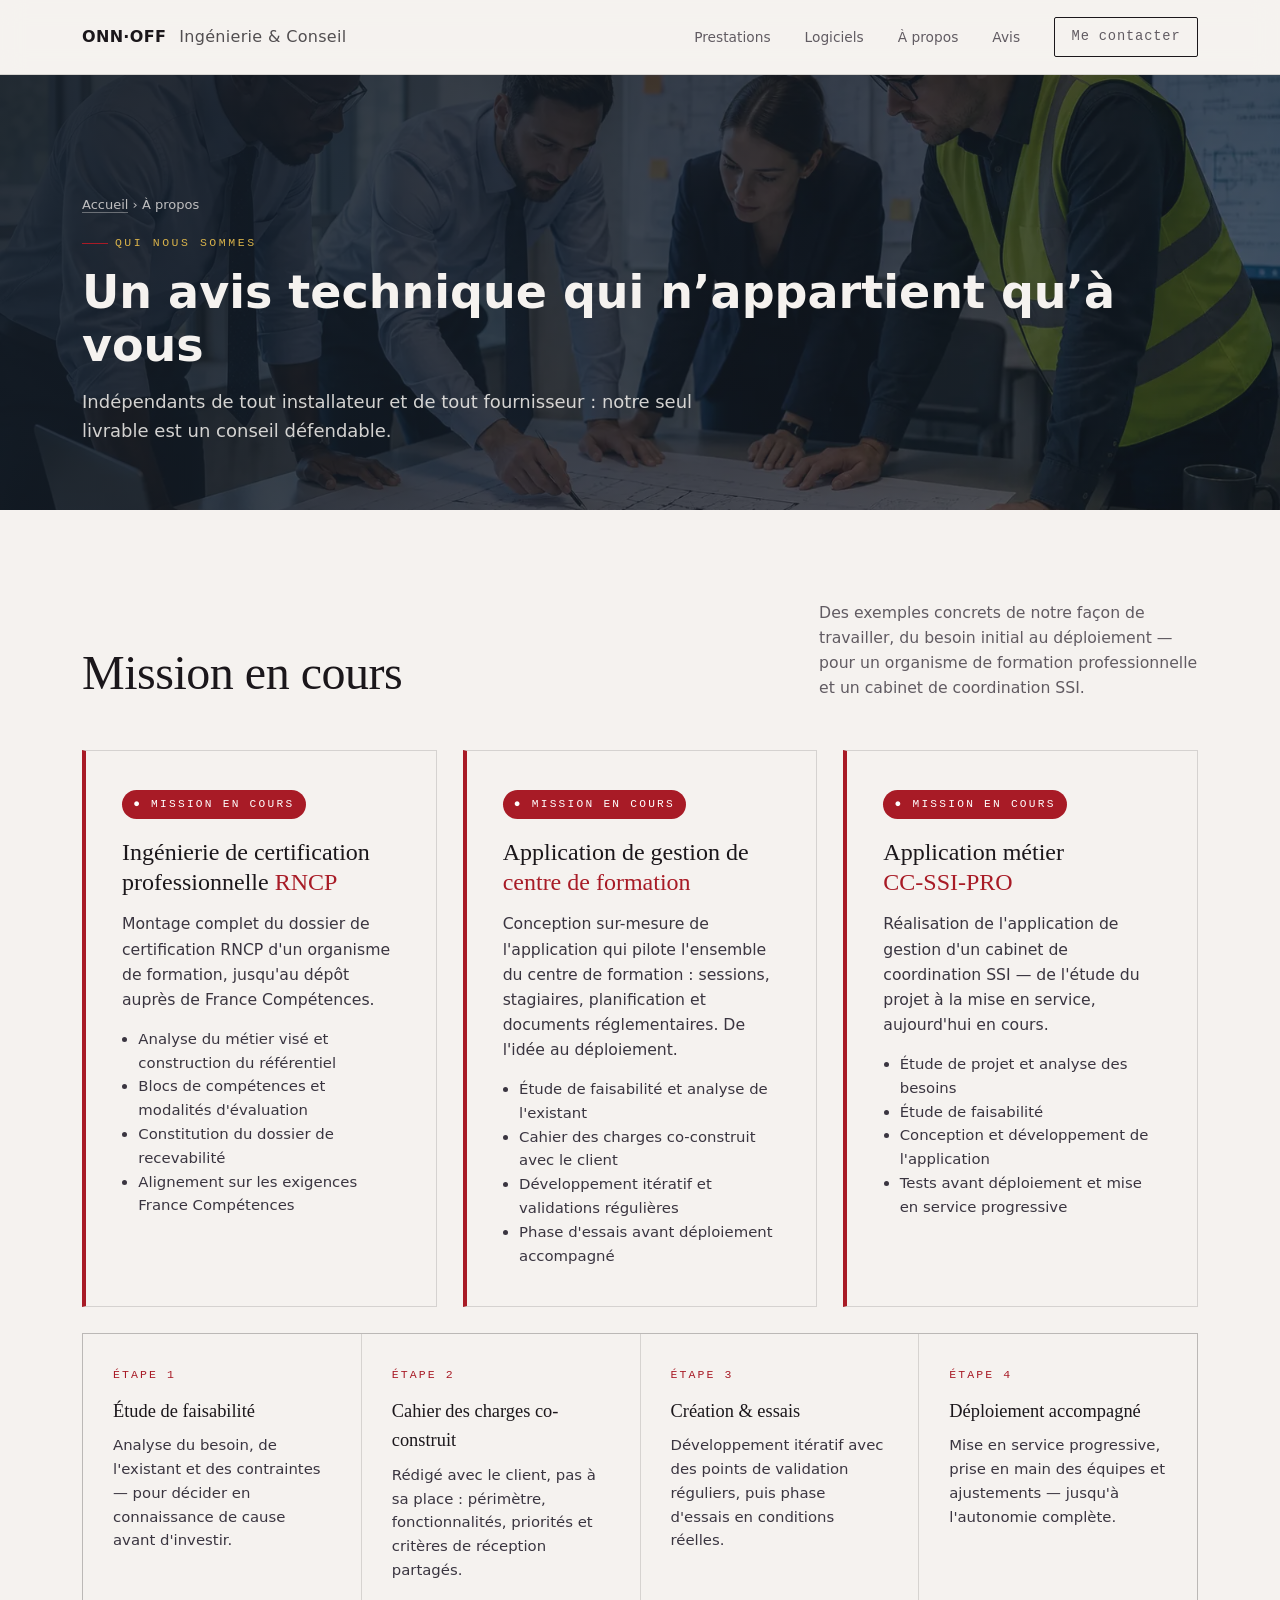
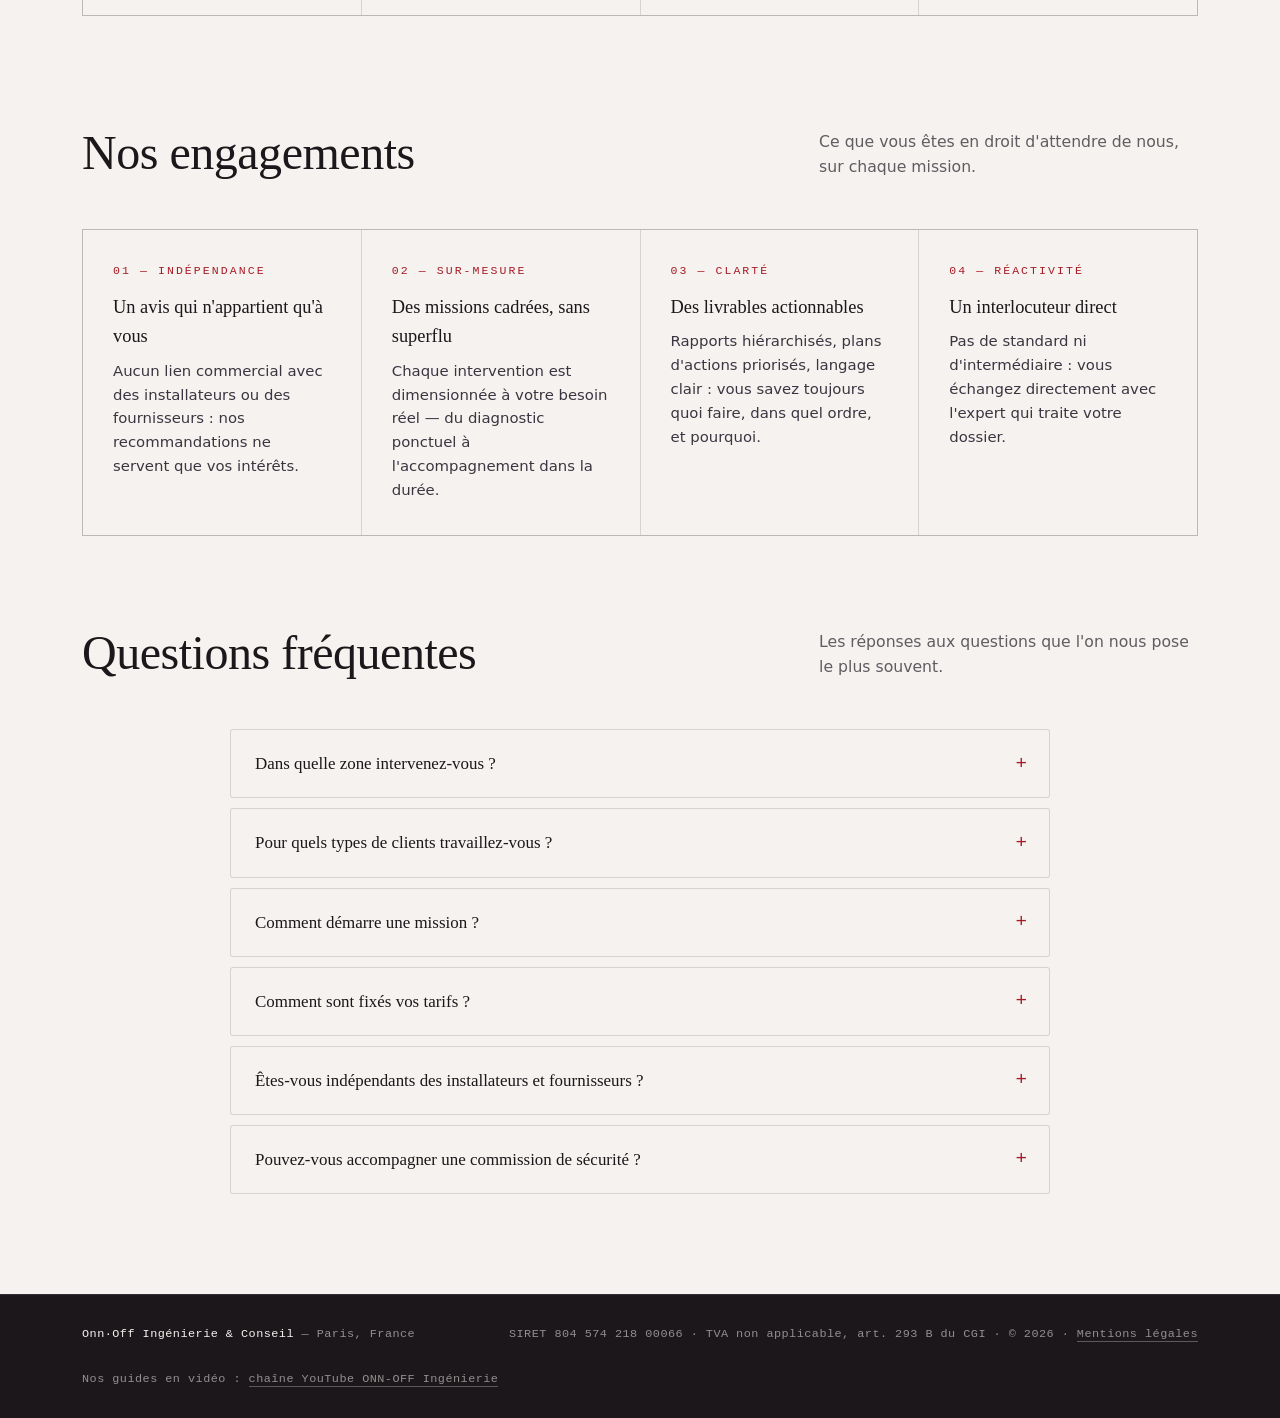
==== commit be1cbda9: "Menu : lien Avis vers la section avis de l'accueil" ====
--- a/a-propos.html
+++ b/a-propos.html
@@ -31,7 +31,7 @@
     <div class="nav-right"><div class="nav-links">
       <a href="/prestations">Prestations</a>
       <a href="/logiciels">Logiciels</a>
-      <a href="/a-propos">À propos</a>
+      <a href="/a-propos">À propos</a><a href="/#avis">Avis</a>
       <a href="/#contact" class="nav-cta">Me contacter</a>
     </div><div class="burger" onclick="var n=document.querySelector('.nav-links');n.style.display=(getComputedStyle(n).display==='none'?'flex':'none')"><span></span><span></span><span></span></div></div>
   </div>
